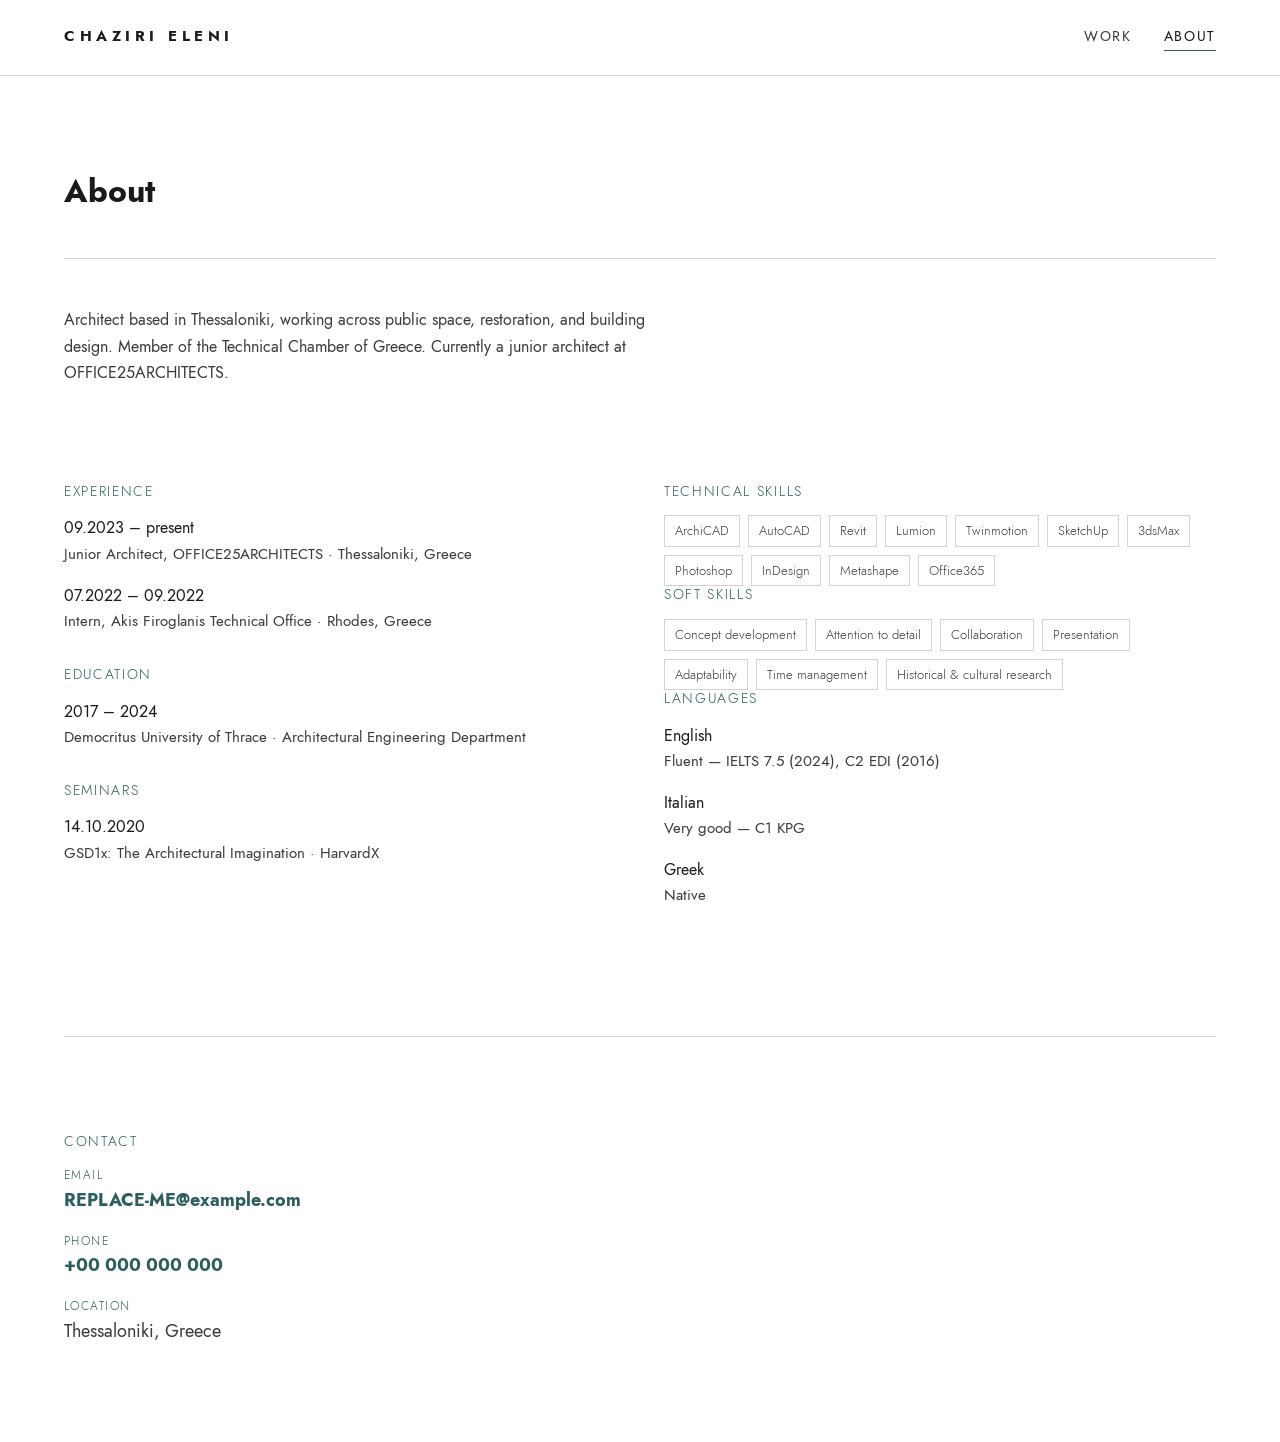
==== about.html @ dbb3a36f "Add about.html: profile, CV content, contact (#contact)" ====
<!doctype html>
<html lang="en">
<head>
  <meta charset="utf-8">
  <meta name="viewport" content="width=device-width, initial-scale=1">
  <title>About — Chaziri Eleni</title>
  <meta name="description" content="Chaziri Eleni — architect based in Thessaloniki, working across public space, restoration, and building design.">
  <link rel="stylesheet" href="styles/base.css">
  <link rel="stylesheet" href="styles/site.css">
  <link rel="preload" as="font" type="font/woff2" href="styles/fonts/jost-400.woff2" crossorigin>
</head>
<body>
  <a class="skip-link" href="#main">Skip to content</a>

  <header class="site-header">
    <div class="frame site-header__inner">
      <a class="site-header__wordmark" href="index.html">Chaziri Eleni</a>
      <nav class="site-nav" aria-label="Primary">
        <a href="index.html#work">Work</a>
        <a href="about.html" aria-current="page">About</a>
      </nav>
    </div>
  </header>

  <main id="main">
    <div class="frame">
      <header class="about-header">
        <h1 class="t-h1">About</h1>
        <hr class="rule">
      </header>

      <p>Architect based in Thessaloniki, working across public space, restoration, and building design. Member of the Technical Chamber of Greece. Currently a junior architect at OFFICE25ARCHITECTS.</p>

      <section class="about-grid" aria-label="Experience, education and skills">
        <div class="about-block">
          <h2>Experience</h2>
          <dl>
            <dt>09.2023 – present</dt>
            <dd>Junior Architect, OFFICE25ARCHITECTS · Thessaloniki, Greece</dd>
            <dt>07.2022 – 09.2022</dt>
            <dd>Intern, Akis Firoglanis Technical Office · Rhodes, Greece</dd>
          </dl>

          <h2>Education</h2>
          <dl>
            <dt>2017 – 2024</dt>
            <dd>Democritus University of Thrace · Architectural Engineering Department</dd>
          </dl>

          <h2>Seminars</h2>
          <dl>
            <dt>14.10.2020</dt>
            <dd>GSD1x: The Architectural Imagination · HarvardX</dd>
          </dl>
        </div>

        <div class="about-block">
          <h2>Technical Skills</h2>
          <ul class="skill-tags">
            <li>ArchiCAD</li>
            <li>AutoCAD</li>
            <li>Revit</li>
            <li>Lumion</li>
            <li>Twinmotion</li>
            <li>SketchUp</li>
            <li>3dsMax</li>
            <li>Photoshop</li>
            <li>InDesign</li>
            <li>Metashape</li>
            <li>Office365</li>
          </ul>

          <h2>Soft Skills</h2>
          <ul class="skill-tags">
            <li>Concept development</li>
            <li>Attention to detail</li>
            <li>Collaboration</li>
            <li>Presentation</li>
            <li>Adaptability</li>
            <li>Time management</li>
            <li>Historical &amp; cultural research</li>
          </ul>

          <h2>Languages</h2>
          <dl>
            <dt>English</dt>
            <dd>Fluent — IELTS 7.5 (2024), C2 EDI (2016)</dd>
            <dt>Italian</dt>
            <dd>Very good — C1 KPG</dd>
            <dt>Greek</dt>
            <dd>Native</dd>
          </dl>
        </div>
      </section>

      <hr class="rule">

      <section id="contact" class="contact-block" aria-label="Contact">
        <h2 class="t-h2" style="font-size:0.875rem; font-weight:300; letter-spacing:0.12em; text-transform:uppercase; color:var(--accent);">Contact</h2>
        <dl>
          <dt>Email</dt>
          <dd><a href="mailto:REPLACE-ME@example.com">REPLACE-ME@example.com</a></dd>
          <dt>Phone</dt>
          <dd><a href="tel:+00000000000">+00 000 000 000</a></dd>
          <dt>Location</dt>
          <dd>Thessaloniki, Greece</dd>
        </dl>
      </section>
    </div>
  </main>
</body>
</html>
---- styles/base.css ----
/* ============================================================
   base.css — design tokens, reset, typography, layout primitives.
   Loaded first on every page. Has no page-specific selectors.
   ============================================================ */

/* ---------- Fonts ----------------------------------------- */

@font-face {
  font-family: 'Jost';
  font-style: normal;
  font-weight: 300;
  font-display: swap;
  src: url('fonts/jost-300.woff2') format('woff2');
}
@font-face {
  font-family: 'Jost';
  font-style: normal;
  font-weight: 400;
  font-display: swap;
  src: url('fonts/jost-400.woff2') format('woff2');
}
@font-face {
  font-family: 'Jost';
  font-style: normal;
  font-weight: 700;
  font-display: swap;
  src: url('fonts/jost-700.woff2') format('woff2');
}

/* ---------- Tokens ---------------------------------------- */

:root {
  --ink:    #1A1A1A;
  --body:   #3A3A3A;
  --accent: #2C5F5C;
  --bg:     #FFFFFF;
  --mute:   #E8E6E3;
  --rule:   #D6D4D1;

  --font-sans: 'Jost', 'Century Gothic', 'CenturyGothic', 'URW Gothic', sans-serif;

  /* 8px rhythm. Use multiples; do not introduce ad-hoc spacings. */
  --s-1: 0.5rem;   /*  8px */
  --s-2: 1rem;     /* 16px */
  --s-3: 1.5rem;   /* 24px */
  --s-4: 2rem;     /* 32px */
  --s-5: 3rem;     /* 48px */
  --s-6: 4.5rem;   /* 72px */
  --s-7: 6rem;     /* 96px */

  /* Side gutter: fluid, capped. */
  --gutter: clamp(1.5rem, 5vw, 6rem);

  /* Section vertical rhythm. */
  --section-y: clamp(3rem, 8vw, 6rem);

  --rule-thin: 1px;
}

/* ---------- Minimal reset --------------------------------- */

*, *::before, *::after { box-sizing: border-box; }

html, body { margin: 0; padding: 0; }

body {
  font-family: var(--font-sans);
  font-weight: 400;
  font-size: 1rem;
  line-height: 1.65;
  color: var(--body);
  background: var(--bg);
  -webkit-font-smoothing: antialiased;
  -moz-osx-font-smoothing: grayscale;
  text-rendering: optimizeLegibility;
}

img, svg { display: block; max-width: 100%; height: auto; }

a {
  color: var(--accent);
  text-decoration: none;
}
a:hover { opacity: 0.7; transition: opacity 200ms ease; }

a:focus-visible,
button:focus-visible {
  outline: var(--rule-thin) solid var(--accent);
  outline-offset: 2px;
}

ul { list-style: none; padding: 0; margin: 0; }

h1, h2, h3, h4 {
  margin: 0;
  color: var(--ink);
  font-weight: 700;
  line-height: 1.2;
}

p { margin: 0 0 var(--s-2); max-width: 62ch; }

/* ---------- Typography scale ------------------------------ */

.t-hero {
  font-weight: 700;
  font-size: clamp(2rem, 5vw, 3.5rem);
  letter-spacing: 0.4em;
  text-transform: uppercase;
  line-height: 1.1;
  color: var(--ink);
}

.t-hero-sub {
  font-weight: 400;
  font-size: clamp(0.9rem, 1.4vw, 1.125rem);
  letter-spacing: 0.3em;
  text-transform: uppercase;
  color: var(--accent);
}

.t-hero-meta {
  font-weight: 300;
  font-size: 0.8125rem;
  letter-spacing: 0.3em;
  text-transform: uppercase;
  color: var(--body);
}

.t-h1 {
  font-size: clamp(1.5rem, 3vw, 2rem);
  font-weight: 700;
  color: var(--ink);
}

.t-h2 {
  font-size: 1.25rem;
  font-weight: 400;
  color: var(--ink);
}

.t-caption {
  font-size: 0.8125rem;
  font-weight: 300;
  letter-spacing: 0.08em;
  text-transform: uppercase;
  color: var(--body);
  line-height: 1.4;
}

.t-numeral {
  font-weight: 300;
  font-size: clamp(2rem, 5vw, 3.5rem);
  color: var(--accent);
  line-height: 1;
  letter-spacing: 0.05em;
}

/* ---------- Layout primitives ----------------------------- */

.frame {
  max-width: 1440px;
  margin: 0 auto;
  padding-left: var(--gutter);
  padding-right: var(--gutter);
}

.rule {
  border: 0;
  border-top: var(--rule-thin) solid var(--rule);
  margin: var(--s-5) 0;
}

.rule--accent {
  border-top-color: var(--accent);
}

/* Spread primitives: vertical blocks composed by HTML. */

.spread {
  margin-block: var(--section-y);
}

.spread--text-only {
  max-width: 62ch;
  margin-inline: auto;
}

.spread--full > img,
.spread--full > picture > img {
  width: 100%;
}

.spread--two-up,
.spread--three-up,
.spread--text-image,
.spread--asymmetric {
  display: grid;
  gap: var(--s-4);
}

@media (min-width: 600px) {
  .spread--two-up { grid-template-columns: repeat(2, 1fr); }
}

@media (min-width: 1000px) {
  .spread--three-up { grid-template-columns: repeat(3, 1fr); }
  .spread--text-image { grid-template-columns: 2fr 3fr; align-items: start; }
  .spread--asymmetric { grid-template-columns: 2fr 3fr; align-items: start; }
}

/* Reduced motion: switch off the small hover transitions. */
@media (prefers-reduced-motion: reduce) {
  a:hover { opacity: 1; transition: none; }
  *, *::before, *::after { transition: none !important; animation: none !important; }
}

/* Skip link for keyboard users. */
.skip-link {
  position: absolute;
  left: -10000px;
  top: auto;
  width: 1px;
  height: 1px;
  overflow: hidden;
}
.skip-link:focus {
  position: fixed;
  left: var(--s-2);
  top: var(--s-2);
  width: auto;
  height: auto;
  padding: var(--s-1) var(--s-2);
  background: var(--bg);
  border: var(--rule-thin) solid var(--accent);
  z-index: 100;
}
---- styles/site.css ----
/* ============================================================
   site.css — header, nav, index page, about page.
   Loaded after base.css.
   ============================================================ */

/* ---------- Header (every page) --------------------------- */

.site-header {
  position: sticky;
  top: 0;
  z-index: 10;
  background: var(--bg);
  border-bottom: var(--rule-thin) solid var(--rule);
}

.site-header__inner {
  display: flex;
  align-items: baseline;
  justify-content: space-between;
  gap: var(--s-4);
  padding-block: var(--s-3);
}

.site-header__wordmark {
  font-weight: 700;
  text-transform: uppercase;
  letter-spacing: 0.3em;
  color: var(--ink);
  font-size: 0.9375rem;
  white-space: nowrap;
}

.site-nav {
  display: flex;
  gap: var(--s-4);
}

.site-nav a {
  color: var(--body);
  font-size: 0.875rem;
  letter-spacing: 0.12em;
  text-transform: uppercase;
}

.site-nav a[aria-current="page"] {
  color: var(--ink);
  border-bottom: var(--rule-thin) solid var(--accent);
  padding-bottom: 2px;
}

/* ---------- Index hero ------------------------------------ */

.hero {
  position: relative;
  min-height: calc(100vh - 4rem);  /* viewport minus header */
  display: flex;
  align-items: flex-end;
  padding-block: var(--s-7);
}

/* Vertical hairline: starts at top of hero, ends at ~75% height. */
.hero::after {
  content: "";
  position: absolute;
  top: 0;
  bottom: 25%;
  right: 33%;
  width: 1px;
  background: var(--accent);
}

.hero__wordmark {
  /* Sits in the lower third, just left of the hairline (which is at 33% from right). */
  margin-right: 35%;
  margin-left: auto;
  text-align: right;
}

.hero__wordmark .t-hero { display: block; }
.hero__wordmark .t-hero-sub { display: block; margin-top: var(--s-2); }
.hero__wordmark .t-hero-meta { display: block; margin-top: var(--s-1); }

@media (max-width: 599px) {
  .hero::after { right: 8%; }
  .hero__wordmark { margin-right: 12%; }
}

/* ---------- Index statement ------------------------------- */

.statement {
  margin-block: var(--section-y);
  max-width: 50ch;
}

/* ---------- Index project grid ---------------------------- */

.work-grid {
  display: grid;
  gap: var(--s-5);
  margin-block: var(--section-y);
  grid-template-columns: 1fr;
}

@media (min-width: 600px) { .work-grid { grid-template-columns: repeat(2, 1fr); } }
@media (min-width: 1000px) { .work-grid { grid-template-columns: repeat(4, 1fr); } }

.work-card {
  display: block;
  color: inherit;
  text-align: center;
}

.work-card img {
  width: 100%;
  aspect-ratio: 16 / 9;
  object-fit: cover;
  background: var(--mute);
  transition: opacity 200ms ease;
}

.work-card__num {
  display: block;
  margin-top: var(--s-2);
  font-weight: 300;
  letter-spacing: 0.1em;
  color: var(--accent);
}

.work-card__title {
  display: block;
  margin-top: var(--s-1);
  font-weight: 400;
  color: var(--ink);
  transition: transform 300ms ease;
}

.work-card:hover img { opacity: 0.92; }
.work-card:hover .work-card__title { transform: translateY(-2px); }

/* ---------- Index about teaser ---------------------------- */

.about-teaser {
  margin-block: var(--section-y);
  max-width: 50ch;
}

.about-teaser a {
  font-weight: 400;
  border-bottom: var(--rule-thin) solid var(--accent);
  padding-bottom: 2px;
}

/* ---------- About page ------------------------------------ */

.about-header {
  margin-block: var(--section-y) var(--s-4);
}

.about-grid {
  display: grid;
  gap: var(--s-5);
  margin-block: var(--section-y);
  grid-template-columns: 1fr;
}

@media (min-width: 800px) {
  .about-grid { grid-template-columns: repeat(2, 1fr); }
}

.about-block h2 {
  font-size: 0.875rem;
  font-weight: 300;
  letter-spacing: 0.12em;
  text-transform: uppercase;
  color: var(--accent);
  margin-bottom: var(--s-2);
}

.about-block dl {
  margin: 0 0 var(--s-4);
}

.about-block dt {
  font-weight: 400;
  color: var(--ink);
  margin-top: var(--s-2);
}

.about-block dd {
  margin: 0;
  color: var(--body);
  font-size: 0.9375rem;
}

.skill-tags {
  display: flex;
  flex-wrap: wrap;
  gap: var(--s-1);
}

.skill-tags li {
  border: var(--rule-thin) solid var(--rule);
  padding: 4px 10px;
  font-size: 0.8125rem;
  font-weight: 300;
  color: var(--body);
}

.contact-block {
  margin-block: var(--section-y);
}

.contact-block dt {
  font-size: 0.75rem;
  font-weight: 300;
  letter-spacing: 0.12em;
  text-transform: uppercase;
  color: var(--accent);
  margin-top: var(--s-2);
}

.contact-block dd {
  margin: 0;
  font-size: 1.125rem;
}

.contact-block dd a {
  font-weight: 700;
}
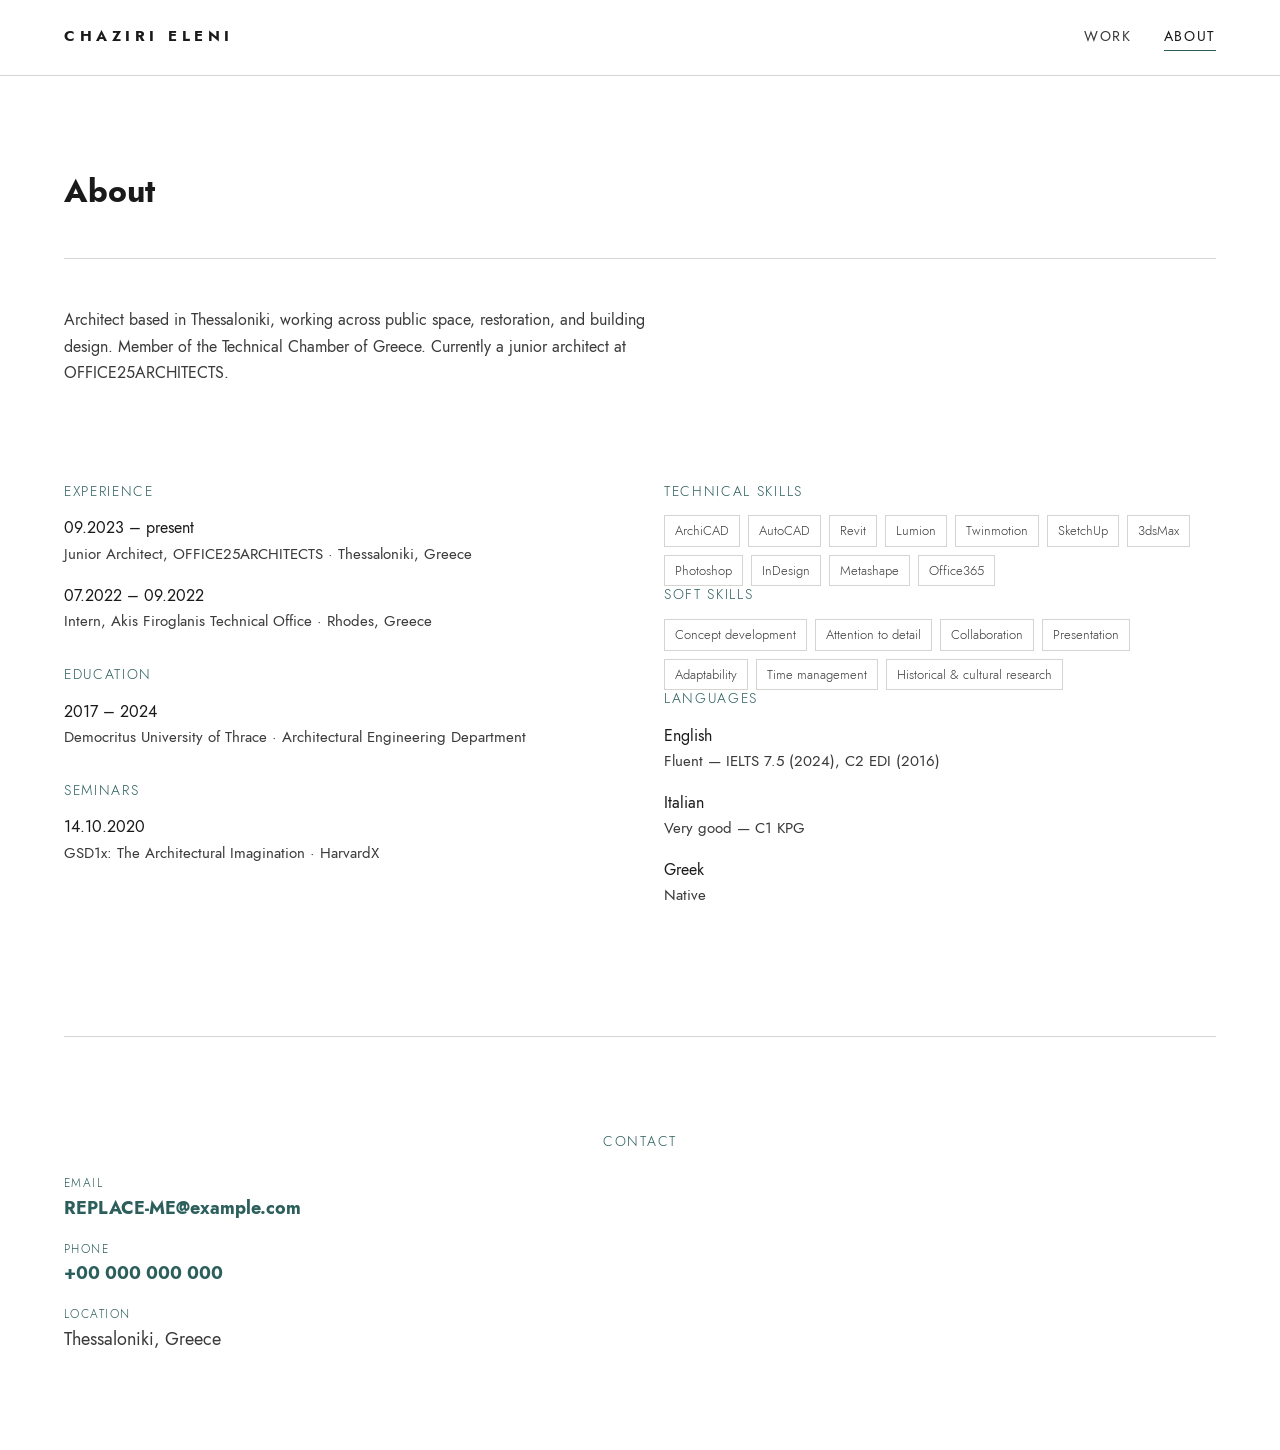
==== commit eafc07b4: "Address final review: add h1s, extract inline styles, remove dead CSS Co-Authored-By: Claude <norepl" ====
--- a/about.html
+++ b/about.html
@@ -96,7 +96,7 @@
       <hr class="rule">
 
       <section id="contact" class="contact-block" aria-label="Contact">
-        <h2 class="t-h2" style="font-size:0.875rem; font-weight:300; letter-spacing:0.12em; text-transform:uppercase; color:var(--accent);">Contact</h2>
+        <h2 class="section-eyebrow">Contact</h2>
         <dl>
           <dt>Email</dt>
           <dd><a href="mailto:REPLACE-ME@example.com">REPLACE-ME@example.com</a></dd>
--- a/styles/base.css
+++ b/styles/base.css
@@ -139,23 +139,6 @@
   color: var(--ink);
 }
 
-.t-caption {
-  font-size: 0.8125rem;
-  font-weight: 300;
-  letter-spacing: 0.08em;
-  text-transform: uppercase;
-  color: var(--body);
-  line-height: 1.4;
-}
-
-.t-numeral {
-  font-weight: 300;
-  font-size: clamp(2rem, 5vw, 3.5rem);
-  color: var(--accent);
-  line-height: 1;
-  letter-spacing: 0.05em;
-}
-
 /* ---------- Layout primitives ----------------------------- */
 
 .frame {
@@ -169,10 +152,6 @@
   border: 0;
   border-top: var(--rule-thin) solid var(--rule);
   margin: var(--s-5) 0;
-}
-
-.rule--accent {
-  border-top-color: var(--accent);
 }
 
 /* Spread primitives: vertical blocks composed by HTML. */
--- a/styles/site.css
+++ b/styles/site.css
@@ -2,6 +2,17 @@
    site.css — header, nav, index page, about page.
    Loaded after base.css.
    ============================================================ */
+
+/* Small uppercase section labels (e.g., "Selected Work", "Contact") */
+.section-eyebrow {
+  text-align: center;
+  letter-spacing: 0.12em;
+  text-transform: uppercase;
+  font-weight: 300;
+  color: var(--accent);
+  font-size: 0.875rem;
+  margin: 0 0 var(--s-3);
+}
 
 /* ---------- Header (every page) --------------------------- */
 
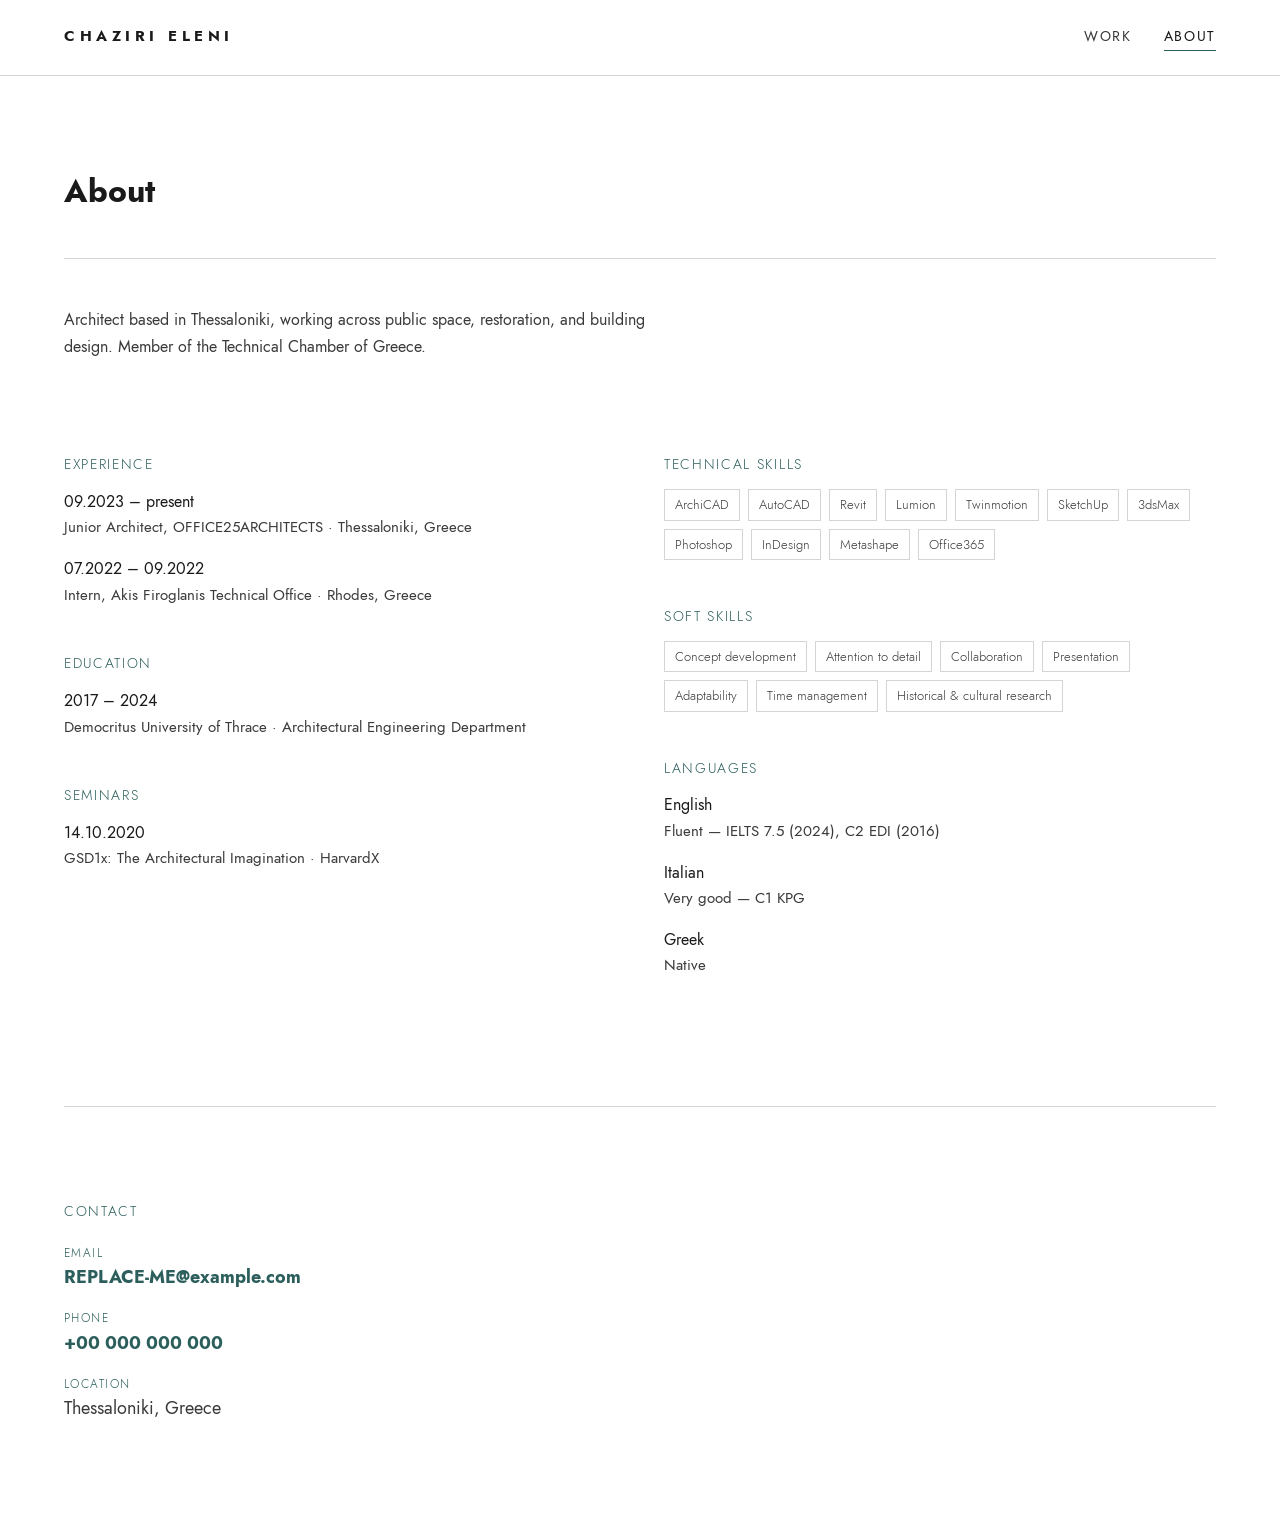
==== commit fb79d118: "fix images and refine text" ====
--- a/about.html
+++ b/about.html
@@ -29,7 +29,7 @@
         <hr class="rule">
       </header>
 
-      <p>Architect based in Thessaloniki, working across public space, restoration, and building design. Member of the Technical Chamber of Greece. Currently a junior architect at OFFICE25ARCHITECTS.</p>
+      <p>Architect based in Thessaloniki, working across public space, restoration, and building design. Member of the Technical Chamber of Greece.</p>
 
       <section class="about-grid" aria-label="Experience, education and skills">
         <div class="about-block">
--- a/styles/site.css
+++ b/styles/site.css
@@ -100,8 +100,13 @@
 
 .statement {
   margin-block: var(--section-y);
-  max-width: 50ch;
-}
+  max-width: 100ch;
+}
+
+/* Base sets `p { max-width: 62ch }` so paragraphs are 62ch wide;
+   without auto inline margins they pin to the left of .frame and
+   text-align alone won't read as centred. */
+.statement p { margin-inline: auto; }
 
 /* ---------- Index project grid ---------------------------- */
 
@@ -152,8 +157,10 @@
 
 .about-teaser {
   margin-block: var(--section-y);
-  max-width: 50ch;
-}
+  max-width: 100ch;
+}
+
+.about-teaser p { margin-inline: auto; }
 
 .about-teaser a {
   font-weight: 400;
@@ -184,7 +191,12 @@
   letter-spacing: 0.12em;
   text-transform: uppercase;
   color: var(--accent);
+  margin-top: var(--s-5);
   margin-bottom: var(--s-2);
+}
+
+.about-block h2:first-child {
+  margin-top: 0;
 }
 
 .about-block dl {
@@ -221,6 +233,12 @@
   margin-block: var(--section-y);
 }
 
+/* Override .section-eyebrow's centred default — on the about page the
+   "Contact" label aligns left with the about-grid columns above. */
+.contact-block .section-eyebrow {
+  text-align: left;
+}
+
 .contact-block dt {
   font-size: 0.75rem;
   font-weight: 300;
